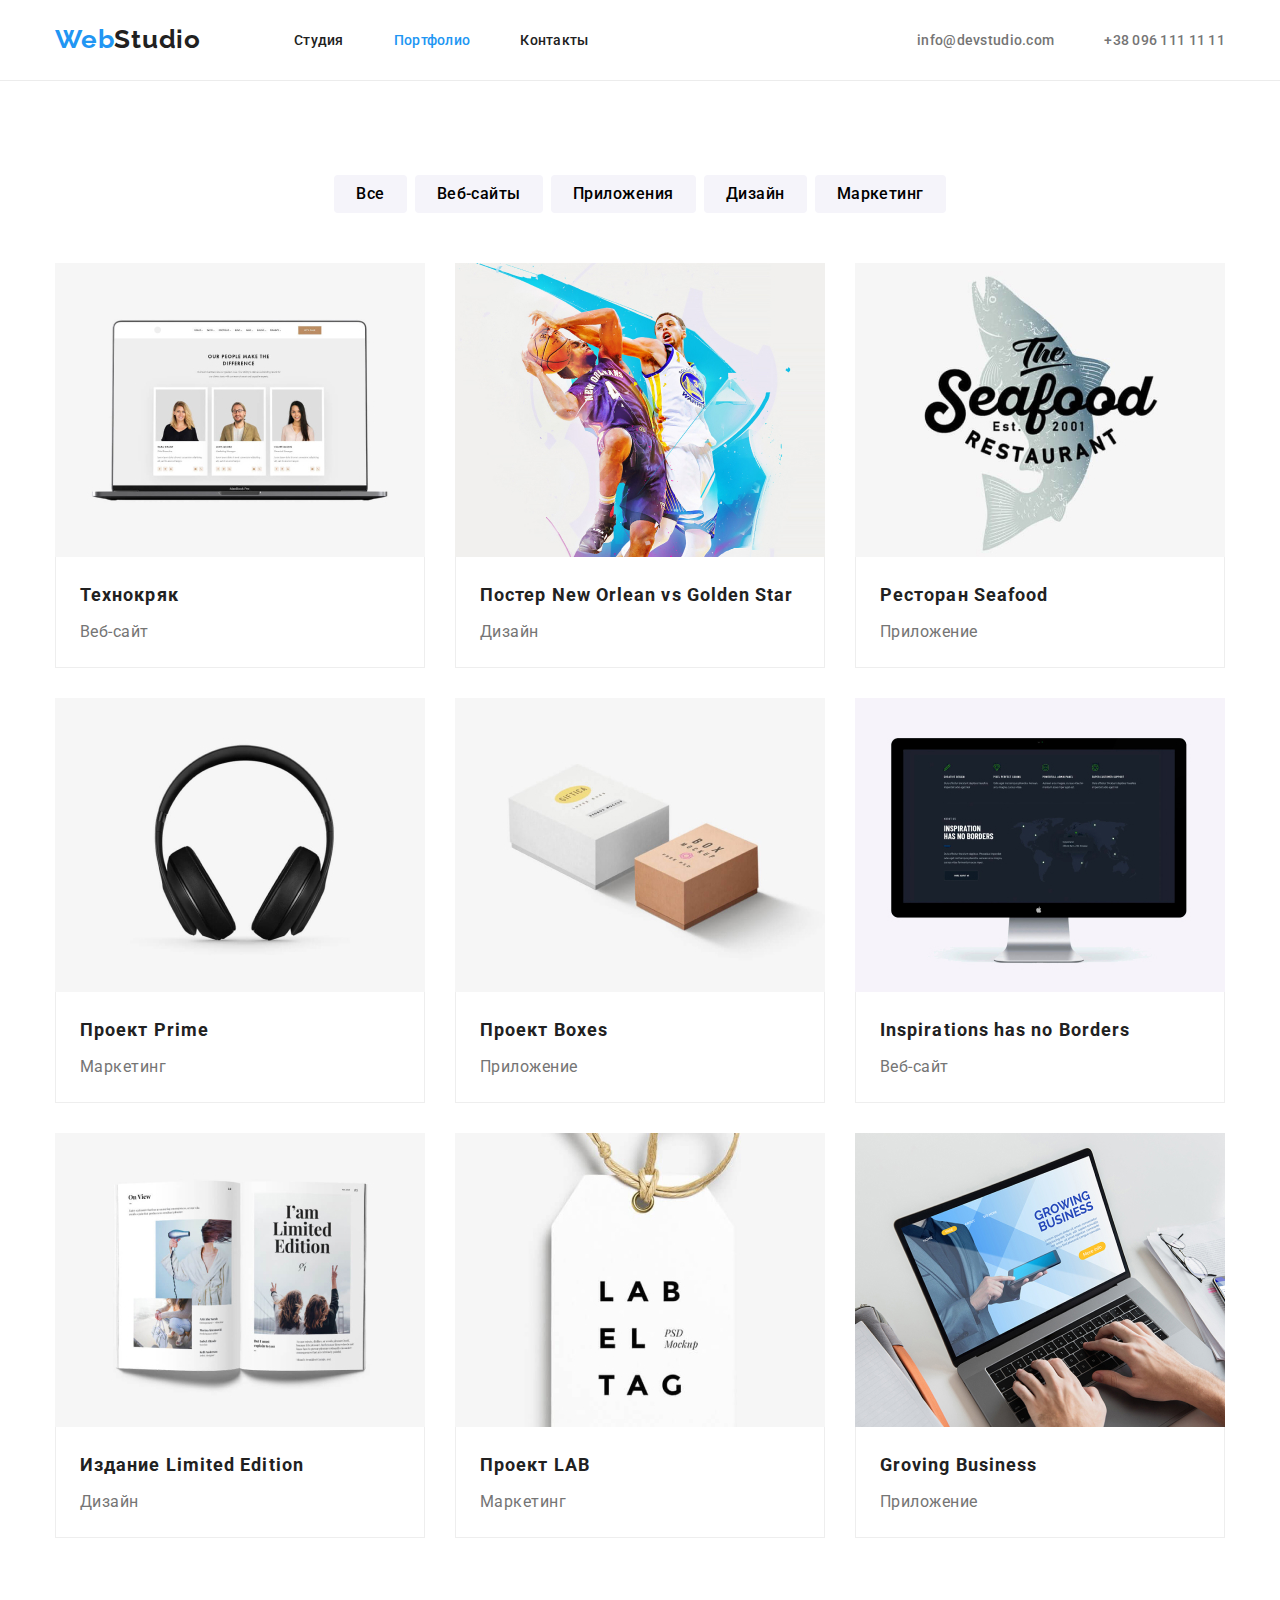
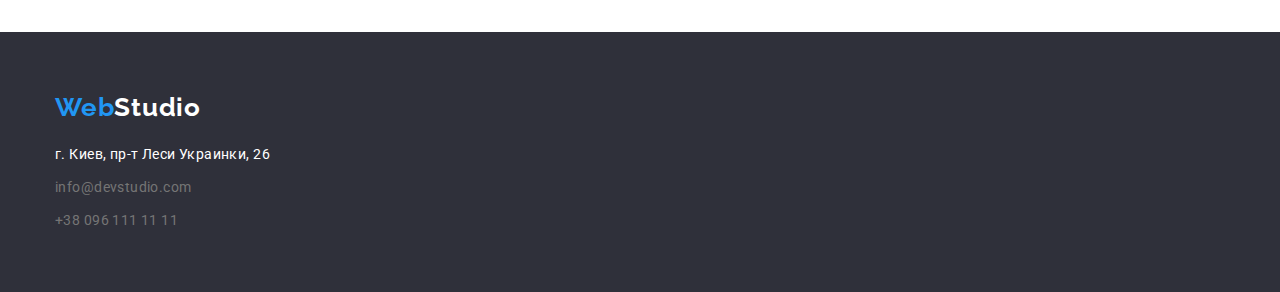
==== portfolio.html @ aed891e1 "Finished everithing about HW3" ====
<!DOCTYPE html>
<html lang="en">
<head>
    <meta charset="UTF-8">
    <meta name="viewport" content="width=device-width, initial-scale=1.0">
    <title>Document</title>
    <link href="https://fonts.googleapis.com/css2?family=Raleway:wght@700&family=Roboto:wght@400;500;700;900&display=swap" rel="stylesheet"
    />
    <link rel="stylesheet" href="https://cdnjs.cloudflare.com/ajax/libs/modern-normalize/1.0.0/modern-normalize.min.css"
    >
    <link rel="stylesheet" href="./css/common.css">
    <link rel="stylesheet" href="./css/portfolio.css">
</head>
<body>
    <header class="page-header">

         <!--Навигация на другие страницы-->
         <div class="container header-main">
             <div class="navigation">
                <nav class="nav">
            <a href="./index.html" class="logo">Web<span class="logo-studio-header">Studio</span> </a>

            <ul class="site-nav list">
                <li class="site-nav-link"><a href="./index.html" class="link">Студия</a></li>
                <li class="site-nav-link"><a href="./portfolio.html" class="link current">Портфолио</a></li>
                <li class="site-nav-link"><a href="" class="link">Контакты</a></li>
            </ul>

                </nav>
             </div>
             <div class="header-footer-contacts">
                 <ul class="contacts list">
            <li class="footer-adress-contacts"><a href="mailto:info@devstudio.com" class="link">info@devstudio.com</a></li>
            <li class="footer-adress-contacts"><a href="tel:380961111111" class="link">+38 096 111 11 11</a></li>
                </ul>
             </div>
         </div>
        
        

    </header>

    <main>
       
        <!--Блок герой-->
        <section class="hero">
            <div class="container container-portfolio">
                <!-- <h1 class="hero-title" > Our servicing</h1> -->

                <!-- Список фильтров страницы -->
                <ul class="filter list">
                    <li class="filter-item">  
                        <button class="button secondary link-filter">Все</button>                
                    </li>
                    <li class="filter-item">
                        <button class="button secondary link-filter">Веб-сайты</button>           
                    </li>    
                    <li class="filter-item">
                        <button class="button secondary link-filter">Приложения</button>                
                    </li>
                    <li class="filter-item">
                        <button class="button secondary link-filter">Дизайн</button>                
                    </li>
                    <li class="filter-item">
                        <button class="button secondary link-filter">Маркетинг</button>         
                    </li>
                </ul>

                <!-- Перечень работ/услуг студии -->
                <ul class="examples list">
                    <li class="examples-title-case examples-border">
                        <a href="">
                            <img src="./images/techno_kryak.jpg" alt="картинка с ноутбуком"  class="picture">
                            <div class="our-projects">
                                <h3 class="title-examples">Технокряк</h3>
                                <p class="title-text">Веб-сайт</p>
                            </div>                      
                        </a>
                    </li>
                    <li class="examples-title-case examples-border">
                        <a href="">
                            <img src="./images/poster_no.jpg" alt="картинка с изображением игрокв в баскетбол" class="picture">
                            <div class="our-projects">
                                <h3 class="title-examples">Постер New Orlean vs Golden Star</h3>
                                <p class="title-text">Дизайн</p>
                            </div>                    
                        </a>
                    </li>
                    <li class="examples-title-case examples-border">
                        <a href="">
                            <img src="./images/restorant_seafood.jpg" alt="картинка с изображением рыбы" class="picture">
                            <div class="our-projects">
                                <h3 class="title-examples">Ресторан Seafood</h3>
                                <p class="title-text">Приложение</p>
                            </div>                        
                        </a>
                    </li>
                    <li class="examples-title-case examples-border">
                        <a href="">
                            <img src="./images/projekt_prime.jpg" alt="картинка с изображением наушников" class="picture">
                            <div class="our-projects">
                                <h3 class="title-examples">Проект Prime</h3>
                                <p class="title-text">Маркетинг</p>
                            </div>                       
                        </a>
                    </li>
                    <li class="examples-title-case examples-border">
                        <a href="">
                            <img src="./images/project_boxes.jpg" alt="картинка с изображением коробок" class="picture">
                            <div class="our-projects">
                                <h3 class="title-examples">Проект Boxes</h3>
                                <p class="title-text">Приложение</p>
                            </div>                        
                        </a>
                    </li>
                    <li class="examples-title-case examples-border">
                        <a href="">
                            <img src="./images/inspiration_has_no_borders.jpg" alt="картинка с изображением экрана монитора" class="picture">
                            <div class="our-projects">
                                <h3 class="title-examples">Inspirations has no Borders</h3>
                                <p class="title-text">Веб-сайт</p>
                            </div>                      
                        </a>
                    </li>
                    <li class="examples-title-case examples-border">
                        <a href="">
                            <img src="./images/limited_edition.jpg" alt="картинка с изображением книги Limited Edition" class="picture">
                            <div class="our-projects">
                                <h3 class="title-examples">Издание Limited Edition</h3>
                                <p class="title-text">Дизайн</p>
                            </div>                    
                        </a>
                    </li>
                    <li class="examples-title-case examples-border">
                        <a href="">
                            <img src="./images/project_lab.jpg" alt="картинка с изображением лейбла" class="picture">
                            <div class="our-projects">
                                <h3 class="title-examples">Проект LAB</h3>
                                <p class="title-text">Маркетинг</p>
                            </div>                       
                        </a>
                    </li>
                    <li class="examples-title-case examples-border">
                        <a href="">
                            <img src="./images/growing_business.jpg" alt="картинка с изображением ноутбука" class="picture">
                            <div class="our-projects">
                                <h3 class="title-examples">Groving Business</h3>
                                <p class="title-text">Приложение</p>
                            </div>                        
                        </a>
                    </li>
                </ul>
            </div>
            
        </section>

    </main>

     <!--Футер-->
     
        <footer class="footer">
            <div class="container footer-container">
                <a href="./index.html" class="logo footer-logo">Web<span class="logo-studio-footer">Studio</span> </a> 
        
                <address class="adress">
                    <p class="footer-adress">г. Киев, пр-т Леси Украинки, 26</p>
                    <ul class="contacts list footer-contacts">
                        <li><a href="mailto:info@devstudio.com" class="link footer-adress-contacts footer-mail">info@devstudio.com</a></li>
                        <li><a href="tel:380961111111" class="link footer-adress-contacts footer-tel">+38 096 111 11 11</a></li>
                    </ul>   
                </address>
            </div>
        </footer>
    
     

</body>
</html>
---- css/common.css ----
:root {
    --primary-text-color: #757575;
    --title-text-color: #212121;
    --accent-color: #2196F3;
    --background-color-main: #E5E5E5;
    --background-color-primary: #F5F4FA;
    --background-color-header: #FFFFFF;
    --background-color-footer: #2F303A;
    --footer-color: rgba(255, 255, 255, 0.6);
    }

img{
    display: block;
}

.container{
margin: 0 auto;
width: 1200px;
padding: 0 15px;
}

body {
    background-color: var(--background-color-main)
    color:  var(--primary-text-color);
    
    font-family: Roboto, sans-serif;
    }
   
    /* Logotype */
.logo {
    color: var(--accent-color);
    font-family: Raleway, sans-serif;
    font-weight: bold;
    font-size: 26px;
    line-height: 1.2;
    letter-spacing: 0.03em;
    text-decoration: none;
    stop-opacity: ;
    margin-right: 93px;
        }

.logo-studio-header {
    color: var(--title-text-color);
    }

    /* Button */

    
.button {
    font-family: inherit;
    border-radius: 4px;
    border: none;
    cursor: pointer;
}


    /* header */

.link:hover,
.link:focus {
    color: var(--accent-color);
}
.site-nav a{
    color: var(--title-text-color);  
    text-decoration: none;  
}

.container.header-main {
    display: flex;
    align-items: center;
    justify-content: space-between;
}

.nav {
    display: flex;
    align-items: center;
}

.site-nav {
    display: flex;
}
.site-nav-link{
    display: block;
    padding-top: 32px;
    padding-bottom: 32px;
    
}

.site-nav .site-nav-link:not(:last-child){
   
    margin-right: 50px;
   
}
.contacts {
    display: flex;
}

.contacts .footer-adress-contacts+.footer-adress-contacts{
    margin-left: 50px;
}

    .contacts a:hover,
    .contacts a:focus{
    color: var(--accent-color);
}

.hero-title {
    color: var(--title-text-color)
    font-weight: 900;
    font-size: 44px;
    line-height: 1.4;
    letter-spacing: 0.06em;
    margin-top: 0;
    margin-bottom: 30;
}

.page-header {
    font-weight: 500;
    font-size: 14px;
    line-height: 16px;
    letter-spacing: 0.02em;
    }

/* Current */

.site-nav .link.current {
    color: var(--accent-color);    
}

.contacts a {
    text-decoration: none;
    color: inherit;    
}

.list {
    list-style: none;
    padding: 0;
    margin: 0;
    }

    /*  Footer */

.adress p{
    color: var(--background-color-header);
    font-size: 14px;
    line-height: 1.7;
    letter-spacing: 0.03em;
    font-style: normal;
}

.footer-container{
    
}

.footer-contacts{
    flex-direction: column;
   display: flex; 
}

.footer-logo{
    display: inline-block;
    margin-right: 0;
    margin-bottom: 20px;
}

.footer-adress{
    margin-top: 0;
    margin-bottom: 9px;
}

.footer-mail{
    display: block;
    margin-bottom: 9px;
}

.footer-tel{
    display: block;
}

.footer {
    background-color: var(--background-color-footer);
    padding-top: 60px;
    padding-bottom: 60px;
}

.logo-studio-footer {
    color: var(--background-color-header);
    }

.adress .footer-adress-contacts {
    color: var(--footer-color);
    font-style: normal;
    font-weight: normal;
    font-size: 14px;
    line-height: 1.71;
    letter-spacing: 0.03em;

}

.contacts .footer-adress-contacts {
    color: var(--primary-text-color);
}
---- css/portfolio.css ----
body {
    color: var(--title-text-color);
    background-color: var(--background-color-header);
   
}

.page-header {
border-bottom: 1px solid #ECECEC;
}


/* Button */

.button.secondary {
    font-weight: 500;
    font-size: 16px;
    line-height: 1.62;
    letter-spacing: 0.03em; 
    padding: 6px 22px;  
    background-color: var(--background-color-primary);
}

.link-filter:hover,
.link-filter:focus {
    color: var(--background-color-header);
    background-color: var(--accent-color);
}

.hero{
    padding-top: 94px;
    padding-bottom: 94px;
}

.filter{
    display: flex;
    justify-content: center;
    margin-bottom: 50px;
    }

.filter .filter-item + .filter-item{
    margin-left: 8px;
}

.examples{
    display: flex;
    flex-wrap: wrap;
}

.examples-border {
  
}

.our-projects {
    border: 1px solid #EEEEEE;
    border-top: none;
    padding: 20px 24px;
}

.examples-title-case:not(:nth-child(3n)){
    margin-right: 30px;
}

.examples-title-case:not(:nth-last-child(-n+3)){
    margin-bottom: 30px;
}

.examples a {
    color: inherit;   
    text-decoration: none; 
}

.title-examples {
    color: var(--title-text-color);
    font-size: 18px;
    line-height: 2;
    letter-spacing: 0.06em;
    margin-top: 0;
    margin-bottom: 4px;
}

.title-text {
    color: var(--primary-text-color);
    font-weight: 400;
    font-size: 16px;
    line-height: 1.87;  
    letter-spacing: 0.03em;
    margin-top: 0; 
    margin-bottom: 0;  
}

.picture {
    display: block;
}
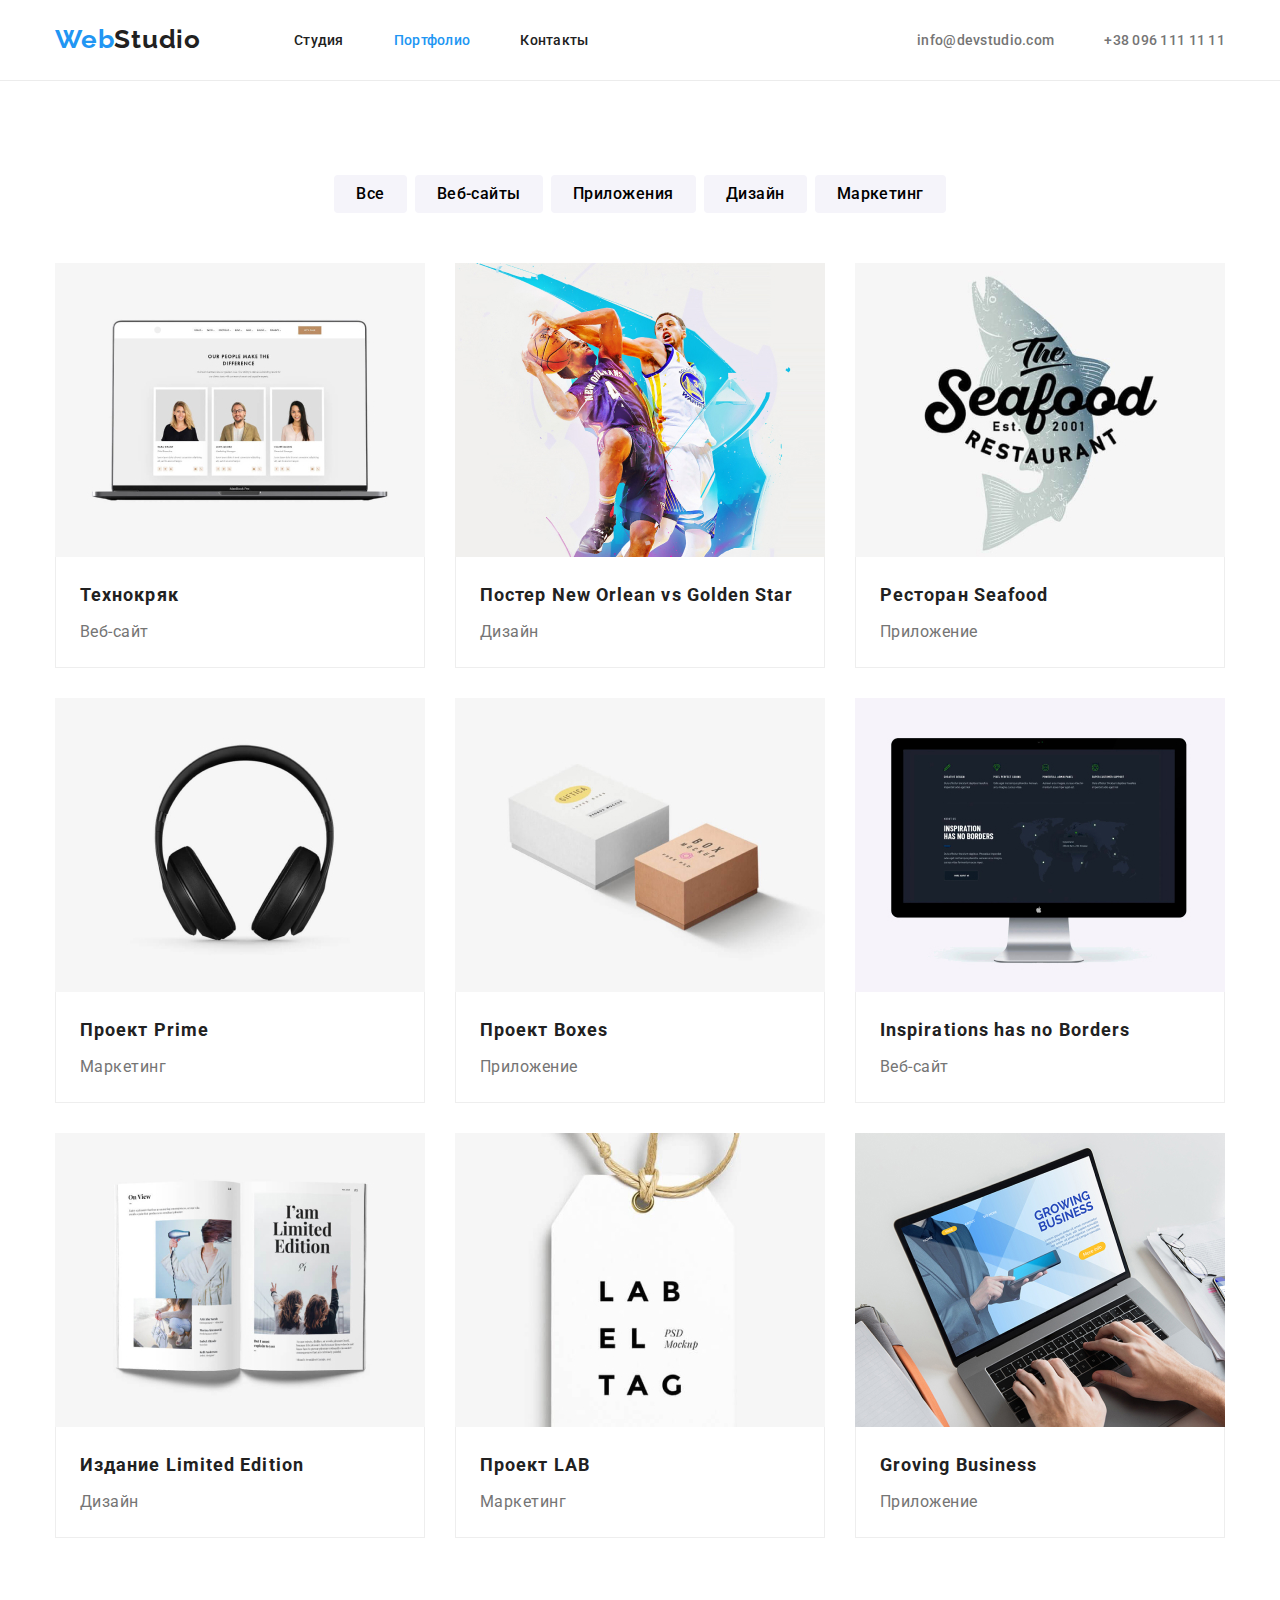
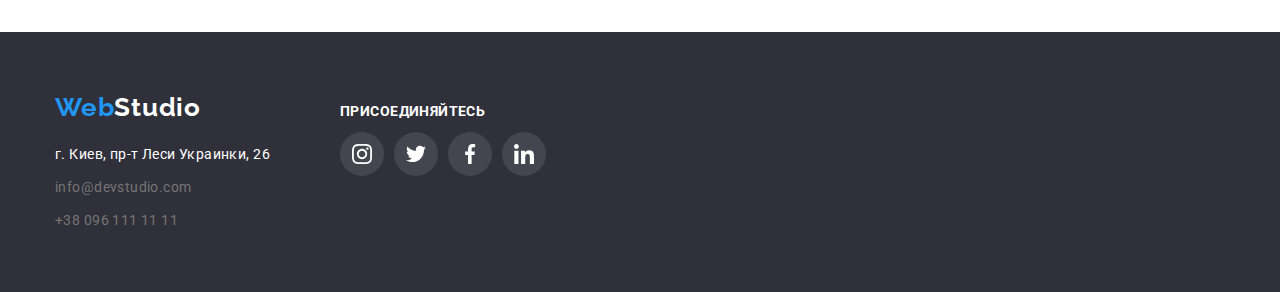
==== commit 6f8df7a9: "wrong icons of the phone and envelope" ====
--- a/portfolio.html
+++ b/portfolio.html
@@ -158,19 +158,54 @@
 
      <!--Футер-->
      
-        <footer class="footer">
-            <div class="container footer-container">
-                <a href="./index.html" class="logo footer-logo">Web<span class="logo-studio-footer">Studio</span> </a> 
-        
-                <address class="adress">
-                    <p class="footer-adress">г. Киев, пр-т Леси Украинки, 26</p>
-                    <ul class="contacts list footer-contacts">
-                        <li><a href="mailto:info@devstudio.com" class="link footer-adress-contacts footer-mail">info@devstudio.com</a></li>
-                        <li><a href="tel:380961111111" class="link footer-adress-contacts footer-tel">+38 096 111 11 11</a></li>
-                    </ul>   
-                </address>
-            </div>
-        </footer>
+     <footer class="footer">
+        <div class="container footer-container">
+             <div class="footer-left-part">
+                 <a href="./index.html" class="logo footer-logo">Web<span class="logo-studio-footer">Studio</span> </a> 
+                 <address class="adress">
+                     <p class="footer-adress">г. Киев, пр-т Леси Украинки, 26</p>
+                     <ul class="contacts list footer-contacts">
+                         <li><a href="mailto:info@devstudio.com" class="link footer-adress-contacts footer-mail">info@devstudio.com</a></li>
+                         <li><a href="tel:380961111111" class="link footer-adress-contacts footer-tel">+38 096 111 11 11</a></li>
+                     </ul>   
+                 </address> 
+             </div>
+             <div class="footer-center">
+                 <b class="footer-losung">присоединяйтесь</b>
+                 <ul class="actions list">
+                 <li>
+                     <a href="" class="link-icon-footer">
+                         <svg class="link-icon-picture-footer">
+                             <use href="./images/sprite.svg#icon-insta_footer_wite"></use>
+                         </svg>
+                     </a>
+                 </li>
+                 <li>
+                     <a href="" class="link-icon-footer">
+                         <svg class="link-icon-picture-footer">
+                             <use href="./images/sprite.svg#icon-twitter_footer_wite"></use>
+                         </svg>
+                     </a>
+                 </li>
+                 <li>
+                     <a href="" class="link-icon-footer">
+                         <svg class="link-icon-picture-footer">
+                             <use href="./images/sprite.svg#icon-facebook_footer_wite"></use>
+                         </svg>
+                     </a>
+                 </li>
+                 <li>
+                     <a href="" class="link-icon-footer">
+                         <svg class="link-icon-picture-footer">
+                             <use href="./images/sprite.svg#icon-linkedin_footer_wite"></use>
+                         </svg>
+                     </a>
+                 </li>
+                 </ul>
+             </div>
+             
+         </div>    
+     </footer>
     
      
 
--- a/css/common.css
+++ b/css/common.css
@@ -14,10 +14,10 @@
     display: block;
 }
 
-.container{
-margin: 0 auto;
-width: 1200px;
-padding: 0 15px;
+.container {
+    margin: 0 auto;
+    width: 1200px;
+    padding: 0 15px;
 }
 
 body {
@@ -100,8 +100,8 @@
     margin-left: 50px;
 }
 
-    .contacts a:hover,
-    .contacts a:focus{
+.contacts a:hover,
+.contacts a:focus{
     color: var(--accent-color);
 }
 
@@ -124,6 +124,42 @@
 
 /* Current */
 
+.actions {
+    display: flex;
+    justify-content: space-between;
+       
+}
+
+.link-icon{
+    display: flex;
+    justify-content: center;
+    align-items: center;
+    width: 44px;
+    height: 44px;
+    border-radius: 50%;
+    padding: 0;
+    border: none;    
+}
+
+.link-icon-picture {
+    justify-content: space-between;
+    width: 20px;
+    height: 20px;
+    fill: #AFB1B8;
+    background-repeat: no-repeat;
+    background-position: center;
+}
+
+.link-icon:hover,
+.link-icon:focus{
+   background-color: var(--accent-color);
+}
+
+.link-icon:hover .link-icon-picture,
+.link-icon:focus .link-icon-picture {
+    fill: var(--background-color-header);
+}
+
 .site-nav .link.current {
     color: var(--accent-color);    
 }
@@ -139,6 +175,9 @@
     margin: 0;
     }
 
+
+
+
     /*  Footer */
 
 .adress p{
@@ -147,10 +186,6 @@
     line-height: 1.7;
     letter-spacing: 0.03em;
     font-style: normal;
-}
-
-.footer-container{
-    
 }
 
 .footer-contacts{
@@ -200,4 +235,58 @@
 
 .contacts .footer-adress-contacts {
     color: var(--primary-text-color);
-}+}
+
+.footer-container{
+    display: flex;
+    align-items: baseline;
+}
+
+.footer-center{
+    margin-left: 70px;
+}
+
+
+.footer-center li:last-child .link-icon-footer{
+    margin-right: 0;
+}
+
+.footer-losung{
+    color: var(--background-color-header);
+    font-size: 14px;
+    line-height: 1.14px;
+    letter-spacing: 0.03em;
+    text-transform: uppercase;
+    margin-bottom: 20px;
+    display: inline-block;
+}
+
+.link-icon-footer{
+    display: flex;
+    justify-content: center;
+    align-items: center;
+    width: 44px;
+    height: 44px;
+    border-radius: 50%;
+    background-color: rgba(255, 255, 255, 0.1);
+    margin-right: 10px; 
+}
+
+.link-icon-picture-footer{
+    justify-content: space-between;
+    width: 20px;
+    height: 20px;
+    fill: var(--background-color-header);
+    background-repeat: no-repeat;
+    background-position: center;
+}
+
+.link-icon-footer:hover,
+.link-icon-footer:focus{
+   background-color: var(--accent-color);
+}
+
+.link-icon-footer:hover .link-icon-picture-footer,
+.link-icon-footer:focus .link-icon-picture-footer {
+    fill: var(--background-color-header);
+
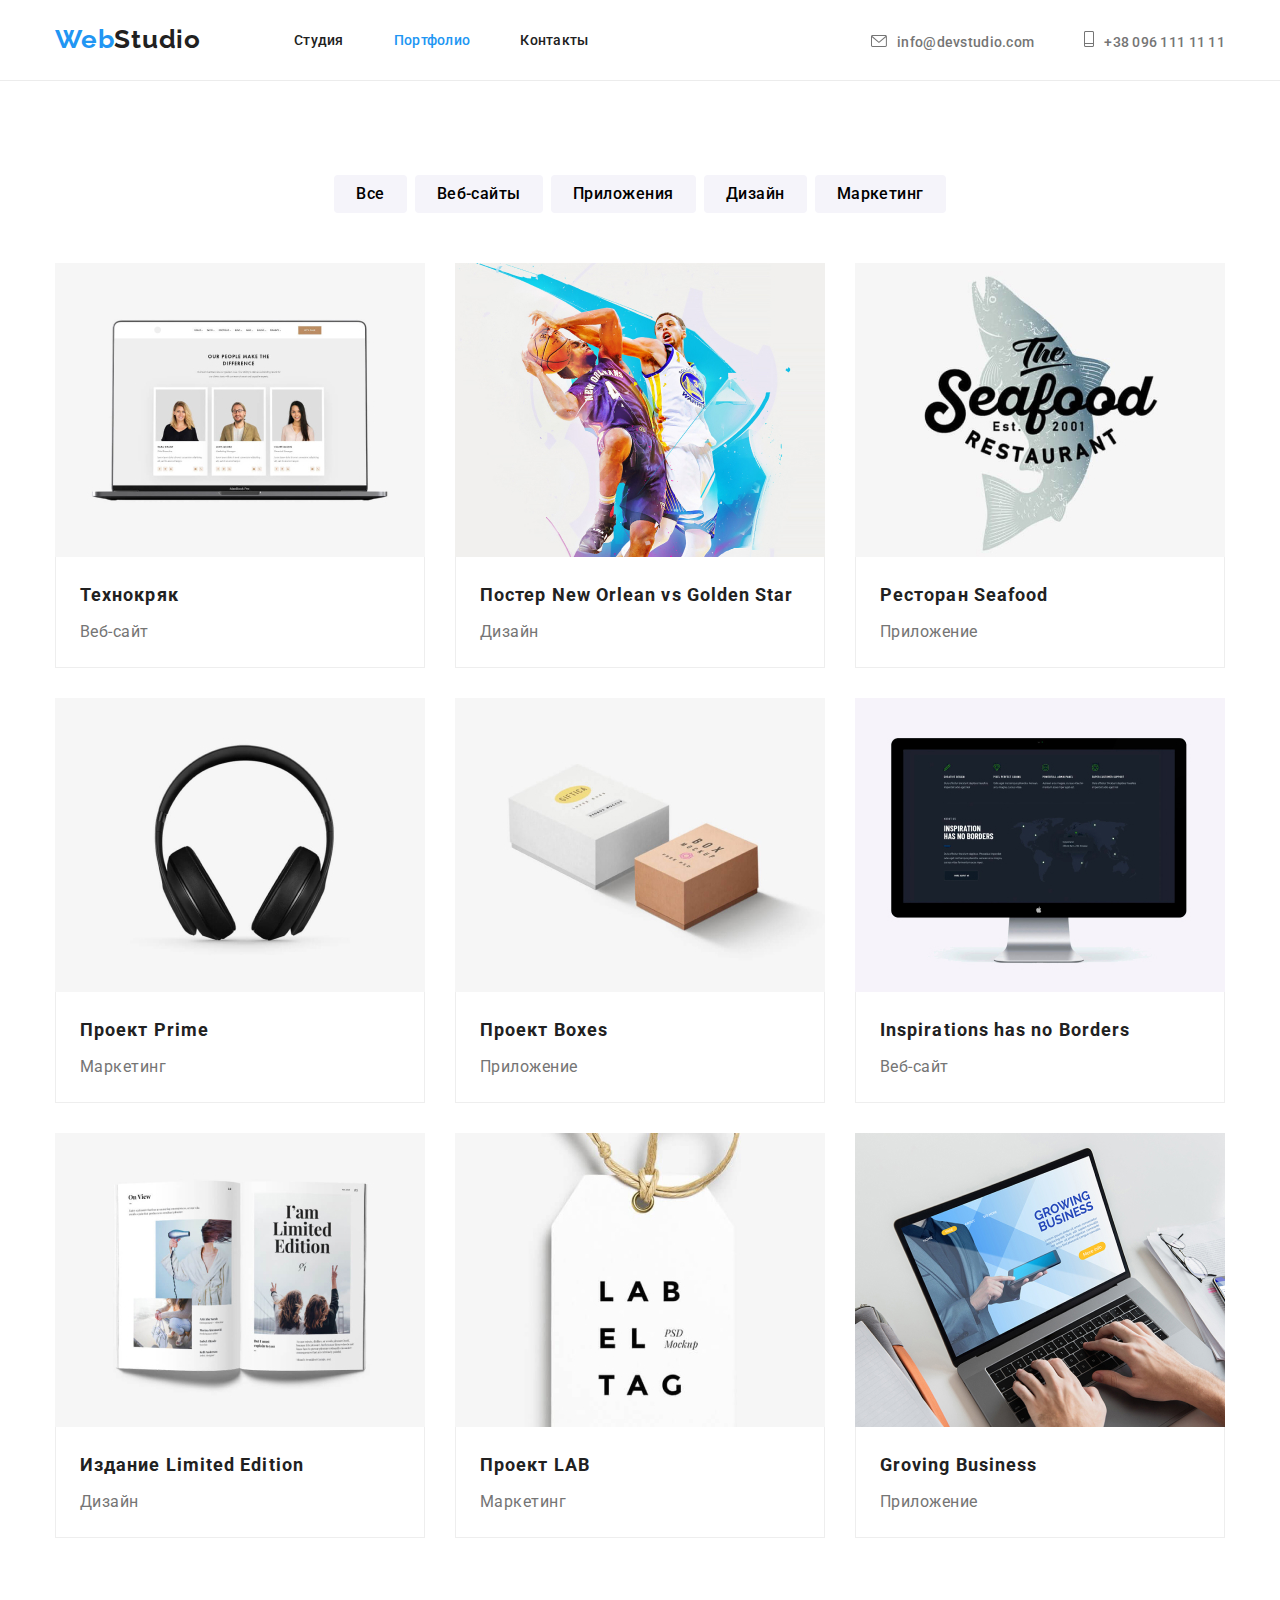
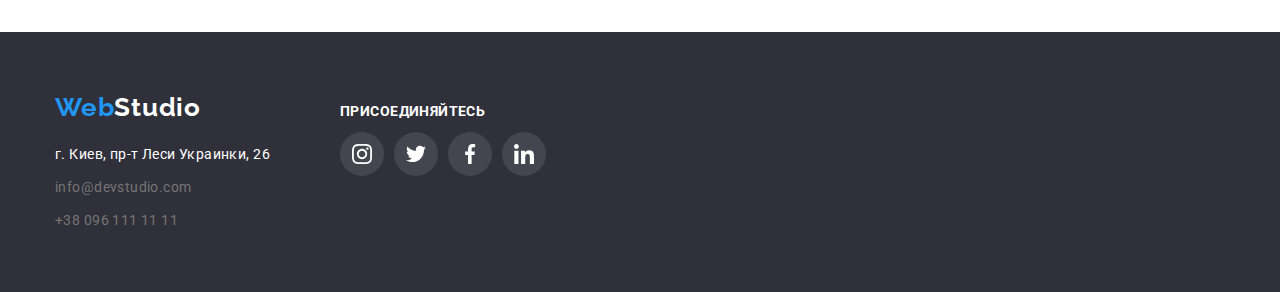
==== commit d370124e: "99% done." ====
--- a/portfolio.html
+++ b/portfolio.html
@@ -29,11 +29,21 @@
                 </nav>
              </div>
              <div class="header-footer-contacts">
-                 <ul class="contacts list">
-            <li class="footer-adress-contacts"><a href="mailto:info@devstudio.com" class="link">info@devstudio.com</a></li>
-            <li class="footer-adress-contacts"><a href="tel:380961111111" class="link">+38 096 111 11 11</a></li>
+                <ul class="contacts list">
+                    <li class="footer-adress-contacts"><a href="mailto:info@devstudio.com" 
+                        class="link mail-link">
+                        <svg class="link-icon-envelope" width="16" height="12">
+                            <use href="./images/sprite.svg#icon-envelope"></use>
+                        </svg>info@devstudio.com</a>
+                    </li>
+                    <li class="footer-adress-contacts"><a href="tel:380961111111" 
+                        class="link mail-link">
+                        <svg class="link-icon-phone" width="10" height="16">
+                             <use href="./images/sprite.svg#icon-phone"></use>
+                        </svg>+38 096 111 11 11</a>
+                    </li>
                 </ul>
-             </div>
+            </div>
          </div>
         
         
--- a/css/common.css
+++ b/css/common.css
@@ -94,6 +94,7 @@
 }
 .contacts {
     display: flex;
+    align-items: baseline;
 }
 
 .contacts .footer-adress-contacts+.footer-adress-contacts{
@@ -104,6 +105,22 @@
 .contacts a:focus{
     color: var(--accent-color);
 }
+
+.link-icon-envelope,
+.link-icon-phone{
+    fill: var(--primary-text-color);
+    margin-right: 10px;
+}
+
+.link-icon-envelope:hover,
+.link-icon-envelope:focus,
+.link-icon-phone:hover,
+.link-icon-phone:focus{
+    fill: var(--accent-color);
+    cursor: pointer;
+}
+
+/* Hero */
 
 .hero-title {
     color: var(--title-text-color)
